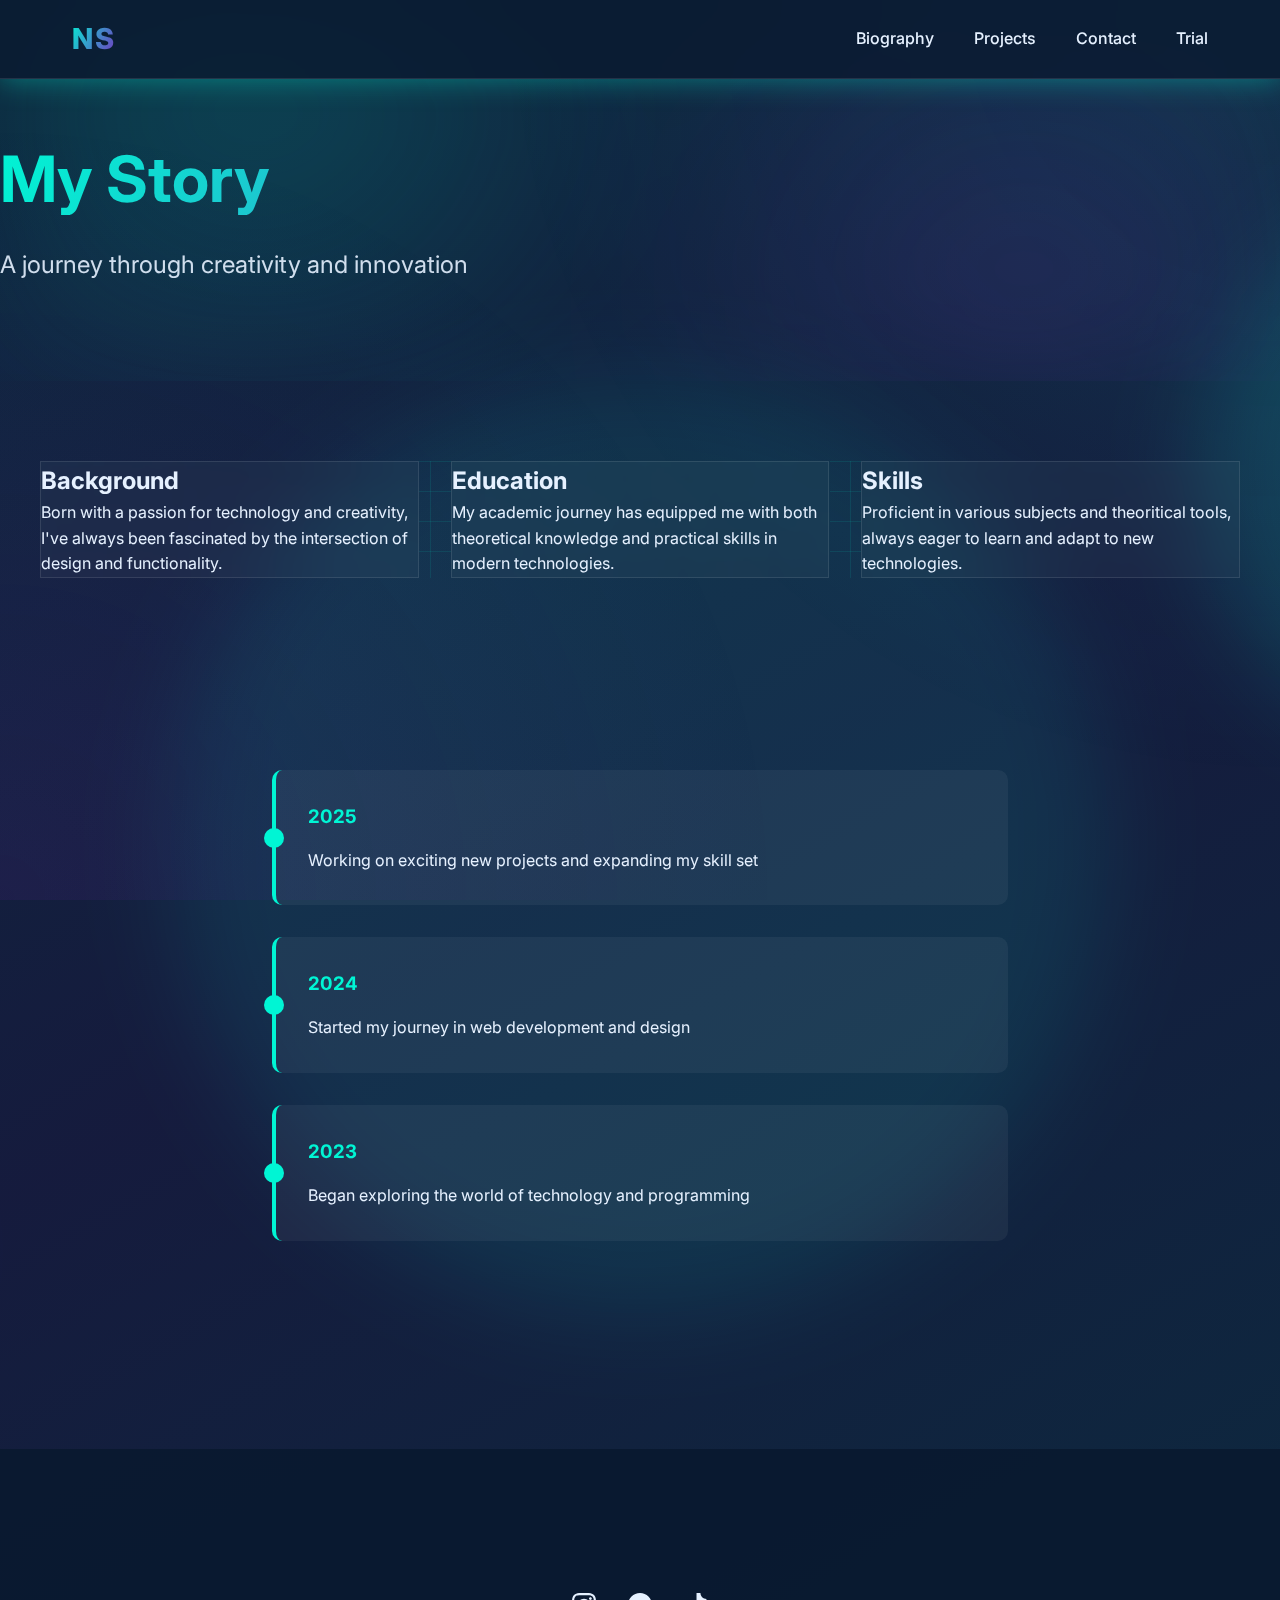
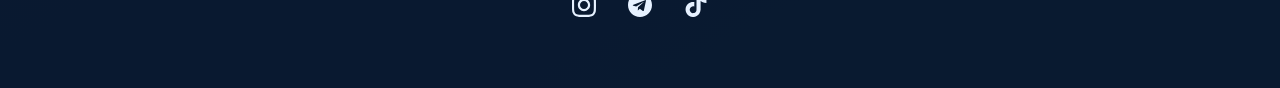
==== bio/biography.html @ 74ea68ac "first commit" ====
<!DOCTYPE html>
<html lang="en">
<head>
    <meta charset="UTF-8">
    <meta name="viewport" content="width=device-width, initial-scale=1.0">
    <title>Nebiyu Samuel - Biography</title>
    <link rel="stylesheet" href="../shared/styles.css">
    <link href="https://fonts.googleapis.com/css2?family=Inter:wght@400;500;600;700&display=swap" rel="stylesheet">
</head>
<body>
    <nav class="nav-container">
        <div class="nav">
            <a href="../home/home.html" class="nav-logo">NS</a>
            <ul class="nav-links">
                <li><a href="biography.html" class="nav-link">Biography</a></li>
                <li><a href="../pro/projects.html" class="nav-link">Projects</a></li>
                <li><a href="../contact/contact.html" class="nav-link">Contact</a></li>
                <li><a href="../trial/trial.html" class="nav-link">Trial</a></li>
            </ul>
        </div>
    </nav>

    <main>
        <section class="hero">
            <div class="hero-content">
                <h1 class="hero-title">My Story</h1>
                <p class="hero-subtitle">A journey through creativity and innovation</p>
            </div>
        </section>

        <section class="section container">
            <div class="grid">
                <div class="card">
                    <h2>Background</h2>
                    <p>Born with a passion for technology and creativity, I've always been fascinated by the intersection of design and functionality.</p>
                </div>
                <div class="card">
                    <h2>Education</h2>
                    <p>My academic journey has equipped me with both theoretical knowledge and practical skills in modern technologies.</p>
                </div>
                <div class="card">
                    <h2>Skills</h2>
                    <p>Proficient in various subjects and theoritical tools, always eager to learn and adapt to new technologies.</p>
                </div>
            </div>
        </section>

        <section class="section container">
            <div class="timeline">
                <div class="timeline-item">
                    <h3>2025</h3>
                    <p>Working on exciting new projects and expanding my skill set</p>
                </div>
                <div class="timeline-item">
                    <h3>2024</h3>
                    <p>Started my journey in web development and design</p>
                </div>
                <div class="timeline-item">
                    <h3>2023</h3>
                    <p>Began exploring the world of technology and programming</p>
                </div>
            </div>
        </section>
    </main>

    <footer class="footer">
        <div class="container">
            <div class="social-links">
                <a href="https://www.instagram.com" target="_blank" class="social-link">
                    <img src="../shared/assets/instagram.svg" alt="Instagram">
                </a>
                <a href="https://www.telegram.com" target="_blank" class="social-link">
                    <img src="../shared/assets/telegram.svg" alt="Telegram">
                </a>
                <a href="https://www.tiktok.com" target="_blank" class="social-link">
                    <img src="../shared/assets/tiktok.svg" alt="TikTok">
                </a>
            </div>
        </div>
    </footer>
</body>
</html>
---- shared/styles.css ----
:root {
  --primary: #00f5d4;
  --secondary: #7b2cbf;
  --background: #0a192f;
  --text: #e6f1ff;
  --hover: #64ffda;
  --nav-bg: rgba(10, 25, 47, 0.8);
  --nav-blur: 12px;
  --nav-border: rgba(255, 255, 255, 0.1);
  --nav-glow: 0 0 20px rgba(0, 245, 212, 0.3);
}

* {
  margin: 0;
  padding: 0;
  box-sizing: border-box;
  font-family: 'Inter', sans-serif;
}

body {
  background-color: var(--background);
  color: var(--text);
  line-height: 1.6;
  background-image: url('../shared/assets/hero-bg.svg'), url('../shared/assets/grid-overlay.svg');
  background-size: cover, 100px 100px;
  background-position: center center, center center;
  background-repeat: no-repeat, repeat;
  min-height: 100vh;
  position: relative;
}

body::before {
  content: '';
  position: fixed;
  top: 0;
  left: 0;
  width: 100%;
  height: 100%;
  background: radial-gradient(circle at top right, rgba(0, 245, 212, 0.1), transparent 50%),
              radial-gradient(circle at bottom left, rgba(123, 44, 191, 0.1), transparent 50%);
  pointer-events: none;
  z-index: -1;
}

/* Ultra-modern Navigation Styles */
.nav-container {
  position: fixed;
  top: 0;
  width: 100%;
  background: var(--nav-bg);
  backdrop-filter: blur(var(--nav-blur));
  -webkit-backdrop-filter: blur(var(--nav-blur));
  border-bottom: 1px solid var(--nav-border);
  box-shadow: var(--nav-glow);
  z-index: 1000;
  transition: all 0.3s cubic-bezier(0.4, 0, 0.2, 1);
}

.nav-container:hover {
  --nav-blur: 15px;
  --nav-glow: 0 0 30px rgba(0, 245, 212, 0.4);
}

.nav {
  max-width: 1200px;
  margin: 0 auto;
  display: flex;
  justify-content: space-between;
  align-items: center;
  padding: 1rem 2rem;
}

.nav-logo {
  font-size: 1.8rem;
  font-weight: 800;
  color: var(--primary);
  text-decoration: none;
  position: relative;
  text-transform: uppercase;
  letter-spacing: 2px;
  background: linear-gradient(120deg, var(--primary), var(--secondary));
  -webkit-background-clip: text;
  -webkit-text-fill-color: transparent;
  transition: all 0.3s ease;
}

.nav-logo::after {
  content: '';
  position: absolute;
  width: 100%;
  height: 100%;
  left: 0;
  top: 0;
  border-radius: 4px;
  background: radial-gradient(circle at center, var(--primary) 0%, transparent 70%);
  opacity: 0;
  transition: opacity 0.3s ease;
  z-index: -1;
}

.nav-logo:hover::after {
  opacity: 0.2;
}

.nav-links {
  display: flex;
  gap: 2.5rem;
  list-style: none;
}

.nav-link {
  color: var(--text);
  text-decoration: none;
  font-weight: 500;
  font-size: 1rem;
  padding: 0.5rem 0;
  position: relative;
  transition: all 0.3s ease;
}

.nav-link::before {
  content: '';
  position: absolute;
  bottom: 0;
  left: 0;
  width: 0;
  height: 2px;
  background: linear-gradient(90deg, var(--primary), var(--secondary));
  transition: width 0.3s ease;
}

.nav-link::after {
  content: '';
  position: absolute;
  width: 100%;
  height: 100%;
  background: radial-gradient(circle at center, var(--primary) 0%, transparent 70%);
  opacity: 0;
  left: 0;
  top: 0;
  transition: opacity 0.3s ease;
  z-index: -1;
}

.nav-link:hover {
  color: var(--primary);
  text-shadow: 0 0 8px rgba(0, 245, 212, 0.5);
}

.nav-link:hover::before {
  width: 100%;
}

.nav-link:hover::after {
  opacity: 0.1;
}

/* Add a cool hover effect for the entire nav */
@keyframes navGlow {
  0% {
    box-shadow: 0 0 20px rgba(0, 245, 212, 0.3);
  }
  50% {
    box-shadow: 0 0 30px rgba(123, 44, 191, 0.3);
  }
  100% {
    box-shadow: 0 0 20px rgba(0, 245, 212, 0.3);
  }
}

.nav-container:hover {
  animation: navGlow 2s infinite;
}

/* Active link indicator */
.nav-link.active {
  color: var(--primary);
  position: relative;
}

.nav-link.active::before {
  width: 100%;
}

/* Responsive navigation */
@media (max-width: 768px) {
  .nav-links {
    gap: 1.5rem;
  }
  
  .nav-link {
    font-size: 0.9rem;
  }
}

.container {
  max-width: 1200px;
  margin: 0 auto;
  padding: 6rem 2rem 2rem 2rem;
}

.hero {
  position: relative;
  overflow: hidden;
  padding: 8rem 0 4rem;
}

.hero::before {
  content: '';
  position: absolute;
  top: 0;
  left: 0;
  width: 100%;
  height: 100%;
  background: 
    radial-gradient(circle at 20% 20%, rgba(0, 245, 212, 0.15) 0%, transparent 40%),
    radial-gradient(circle at 80% 80%, rgba(123, 44, 191, 0.15) 0%, transparent 40%);
  filter: blur(60px);
  z-index: -1;
}

.hero-content {
  position: relative;
  z-index: 1;
}

.hero-title {
  font-size: 4rem;
  margin-bottom: 1rem;
  background: linear-gradient(120deg, var(--primary), var(--secondary));
  -webkit-background-clip: text;
  -webkit-text-fill-color: transparent;
  animation: titleGlow 3s ease-in-out infinite;
}

@keyframes titleGlow {
  0%, 100% {
    text-shadow: 0 0 20px rgba(0, 245, 212, 0.5);
  }
  50% {
    text-shadow: 0 0 40px rgba(123, 44, 191, 0.5);
  }
}

.hero-subtitle {
  font-size: 1.5rem;
  margin-bottom: 2rem;
  opacity: 0.9;
}

.btn {
  position: relative;
  overflow: hidden;
  background: transparent;
  border: 2px solid var(--primary);
  color: var(--primary);
  padding: 1rem 2rem;
  border-radius: 5px;
  text-decoration: none;
  font-weight: 500;
  transition: all 0.3s ease;
  z-index: 1;
}

.btn::before {
  content: '';
  position: absolute;
  top: 0;
  left: -100%;
  width: 100%;
  height: 100%;
  background: linear-gradient(90deg, 
    transparent, 
    rgba(0, 245, 212, 0.2), 
    transparent);
  transition: left 0.5s ease;
  z-index: -1;
}

.btn:hover {
  color: var(--text);
  border-color: var(--secondary);
  box-shadow: 0 0 20px rgba(0, 245, 212, 0.3);
}

.btn:hover::before {
  left: 100%;
}

.section {
  padding: 5rem 0;
}

.grid {
  position: relative;
  display: grid;
  grid-template-columns: repeat(auto-fit, minmax(300px, 1fr));
  gap: 2rem;
}

.grid::before {
  content: '';
  position: absolute;
  top: 0;
  left: 0;
  width: 100%;
  height: 100%;
  background-image: 
    linear-gradient(rgba(0, 245, 212, 0.1) 1px, transparent 1px),
    linear-gradient(90deg, rgba(0, 245, 212, 0.1) 1px, transparent 1px);
  background-size: 30px 30px;
  z-index: -1;
}

.card {
  position: relative;
  overflow: hidden;
  background: rgba(255, 255, 255, 0.03);
  backdrop-filter: blur(10px);
  border: 1px solid rgba(255, 255, 255, 0.1);
  transition: all 0.3s ease;
}

.card::before {
  content: '';
  position: absolute;
  top: 0;
  left: 0;
  width: 100%;
  height: 100%;
  background: linear-gradient(45deg, 
    rgba(0, 245, 212, 0.1), 
    rgba(123, 44, 191, 0.1));
  opacity: 0;
  transition: opacity 0.3s ease;
}

.card:hover {
  transform: translateY(-10px);
  box-shadow: 0 10px 30px rgba(0, 245, 212, 0.2);
}

.card:hover::before {
  opacity: 1;
}

.footer {
  background: rgba(10, 25, 47, 0.95);
  padding: 2rem 0;
  margin-top: 4rem;
}

.social-links {
  display: flex;
  justify-content: center;
  gap: 2rem;
  margin-top: 1rem;
}

.social-link img {
  width: 24px;
  height: 24px;
  transition: transform 0.3s ease;
}

.social-link:hover img {
  transform: translateY(-3px);
}

.timeline {
  max-width: 800px;
  margin: 0 auto;
  padding: 2rem;
}

.timeline-item {
  position: relative;
  padding: 2rem;
  margin-bottom: 2rem;
  background: rgba(255, 255, 255, 0.05);
  border-radius: 10px;
  border-left: 4px solid var(--primary);
  transition: transform 0.3s ease;
}

.timeline-item:hover {
  transform: translateX(10px);
}

.timeline-item h3 {
  color: var(--primary);
  margin-bottom: 1rem;
}

.timeline-item::before {
  content: '';
  position: absolute;
  left: -12px;
  top: 50%;
  width: 20px;
  height: 20px;
  background: var(--primary);
  border-radius: 50%;
  transform: translateY(-50%);
}

.contact-form {
  max-width: 600px;
  margin: 0 auto;
  padding: 2rem;
  background: rgba(255, 255, 255, 0.05);
  border-radius: 10px;
}

.form-group {
  margin-bottom: 1.5rem;
}

.form-group label {
  display: block;
  margin-bottom: 0.5rem;
  color: var(--text);
  font-weight: 500;
}

.form-group input,
.form-group textarea {
  width: 100%;
  padding: 0.75rem;
  background: rgba(255, 255, 255, 0.1);
  border: 2px solid rgba(255, 255, 255, 0.1);
  border-radius: 5px;
  color: var(--text);
  font-family: 'Inter', sans-serif;
  transition: all 0.3s ease;
}

.form-group input:focus,
.form-group textarea:focus {
  outline: none;
  border-color: var(--primary);
  background: rgba(255, 255, 255, 0.15);
}

.form-group textarea {
  resize: vertical;
  min-height: 100px;
}

.projects-grid {
  display: grid;
  grid-template-columns: repeat(auto-fit, minmax(300px, 1fr));
  gap: 2rem;
  padding: 2rem;
}

.project-card {
  background: rgba(255, 255, 255, 0.05);
  border-radius: 10px;
  overflow: hidden;
  transition: transform 0.3s ease;
}

.project-card:hover {
  transform: translateY(-10px);
}

.project-image {
  width: 100%;
  height: 200px;
  overflow: hidden;
}

.project-image img {
  width: 100%;
  height: 100%;
  object-fit: cover;
  transition: transform 0.3s ease;
}

.project-card:hover .project-image img {
  transform: scale(1.1);
}

.project-content {
  padding: 1.5rem;
}

.project-content h3 {
  color: var(--primary);
  margin-bottom: 1rem;
}

.project-content p {
  margin-bottom: 1.5rem;
  opacity: 0.9;
}

.project-tags {
  display: flex;
  flex-wrap: wrap;
  gap: 0.5rem;
  margin-bottom: 1.5rem;
}

.tag {
  background: rgba(0, 245, 212, 0.1);
  color: var(--primary);
  padding: 0.25rem 0.75rem;
  border-radius: 20px;
  font-size: 0.875rem;
}

.pricing-grid {
  max-width: 400px;
  margin: 0 auto;
  padding: 2rem;
}

.pricing-card {
  background: rgba(255, 255, 255, 0.05);
  border-radius: 10px;
  padding: 2rem;
  text-align: center;
  transition: transform 0.3s ease;
  border: 2px solid transparent;
}

.pricing-card.featured {
  border-color: var(--primary);
  background: linear-gradient(145deg, rgba(0, 245, 212, 0.1), rgba(123, 44, 191, 0.1));
}

.pricing-card:hover {
  transform: translateY(-10px);
}

.pricing-header {
  margin-bottom: 2rem;
}

.pricing-header h2 {
  color: var(--primary);
  margin-bottom: 1rem;
}

.price {
  font-size: 2.5rem;
  font-weight: bold;
  color: var(--text);
}

.pricing-features {
  margin-bottom: 2rem;
}

.pricing-features ul {
  list-style: none;
  padding: 0;
}

.pricing-features li {
  padding: 0.5rem 0;
  border-bottom: 1px solid rgba(255, 255, 255, 0.1);
}

.pricing-features li:last-child {
  border-bottom: none;
}

@media (max-width: 768px) {
  .nav-links {
    display: none;
  }
  
  .hero-title {
    font-size: 3rem;
  }
  
  .hero-subtitle {
    font-size: 1.2rem;
  }
}
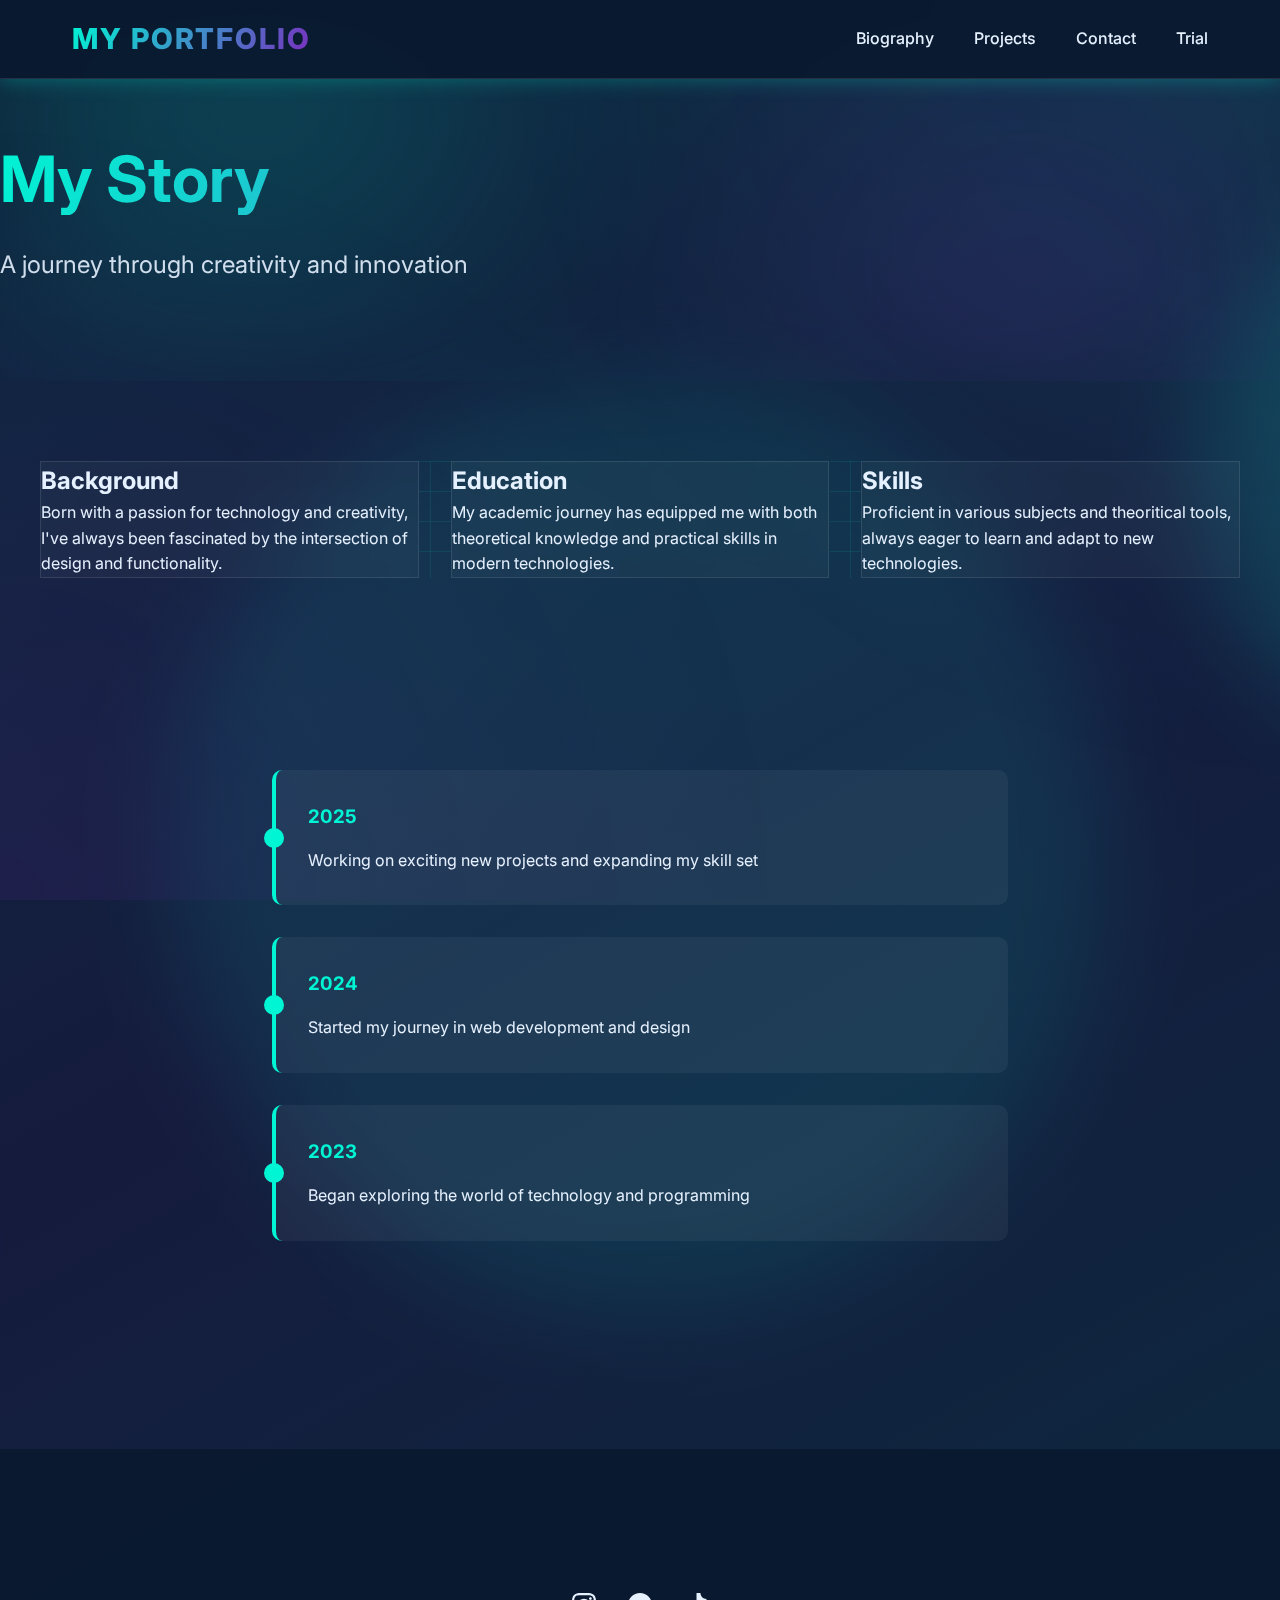
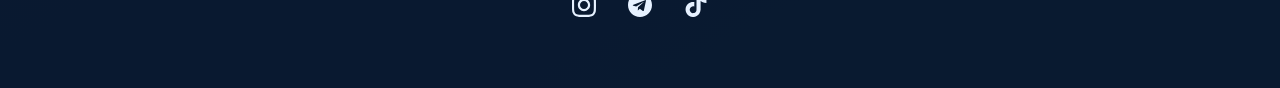
==== commit a548ee5c: "task: update changes" ====
--- a/bio/biography.html
+++ b/bio/biography.html
@@ -10,7 +10,7 @@
 <body>
     <nav class="nav-container">
         <div class="nav">
-            <a href="../home/home.html" class="nav-logo">NS</a>
+            <a  href="../index.html" class="nav-logo">MY PORTFOLIO</a>
             <ul class="nav-links">
                 <li><a href="biography.html" class="nav-link">Biography</a></li>
                 <li><a href="../pro/projects.html" class="nav-link">Projects</a></li>
--- a/shared/styles.css
+++ b/shared/styles.css
@@ -4,7 +4,7 @@
   --background: #0a192f;
   --text: #e6f1ff;
   --hover: #64ffda;
-  --nav-bg: rgba(10, 25, 47, 0.8);
+  --nav-bg: rgba(10, 25, 47, 0.95);
   --nav-blur: 12px;
   --nav-border: rgba(255, 255, 255, 0.1);
   --nav-glow: 0 0 20px rgba(0, 245, 212, 0.3);
@@ -56,11 +56,6 @@
   transition: all 0.3s cubic-bezier(0.4, 0, 0.2, 1);
 }
 
-.nav-container:hover {
-  --nav-blur: 15px;
-  --nav-glow: 0 0 30px rgba(0, 245, 212, 0.4);
-}
-
 .nav {
   max-width: 1200px;
   margin: 0 auto;
@@ -106,6 +101,8 @@
   display: flex;
   gap: 2.5rem;
   list-style: none;
+  margin: 0;
+  padding: 0;
 }
 
 .nav-link {
@@ -115,44 +112,112 @@
   font-size: 1rem;
   padding: 0.5rem 0;
   position: relative;
-  transition: all 0.3s ease;
-}
-
-.nav-link::before {
-  content: '';
-  position: absolute;
+  transition: color 0.3s ease;
+}
+
+.nav-link::after {
+  content: '';
+  position: absolute;
+  width: 0;
+  height: 2px;
   bottom: 0;
   left: 0;
-  width: 0;
+  background-color: var(--primary);
+  transition: width 0.3s ease;
+}
+
+.nav-link:hover {
+  color: var(--primary);
+}
+
+.nav-link:hover::after {
+  width: 100%;
+}
+
+/* Mobile Menu Button */
+.mobile-menu-btn {
+  display: none;
+  background: none;
+  border: none;
+  cursor: pointer;
+  padding: 0.5rem;
+  z-index: 1001;
+  position: relative;
+  width: 30px;
+  height: 30px;
+}
+
+.mobile-menu-btn span {
+  display: block;
+  width: 25px;
   height: 2px;
-  background: linear-gradient(90deg, var(--primary), var(--secondary));
-  transition: width 0.3s ease;
-}
-
-.nav-link::after {
-  content: '';
-  position: absolute;
-  width: 100%;
-  height: 100%;
-  background: radial-gradient(circle at center, var(--primary) 0%, transparent 70%);
-  opacity: 0;
-  left: 0;
-  top: 0;
-  transition: opacity 0.3s ease;
-  z-index: -1;
-}
-
-.nav-link:hover {
-  color: var(--primary);
-  text-shadow: 0 0 8px rgba(0, 245, 212, 0.5);
-}
-
-.nav-link:hover::before {
-  width: 100%;
-}
-
-.nav-link:hover::after {
-  opacity: 0.1;
+  background-color: var(--text);
+  margin: 5px 0;
+  transition: all 0.3s ease;
+  position: absolute;
+  left: 50%;
+  transform: translateX(-50%);
+}
+
+.mobile-menu-btn span:nth-child(1) { top: 25%; }
+.mobile-menu-btn span:nth-child(2) { top: 50%; }
+.mobile-menu-btn span:nth-child(3) { top: 75%; }
+
+/* Mobile Responsive Styles */
+@media screen and (max-width: 768px) {
+  .mobile-menu-btn {
+    display: block;
+  }
+
+  .nav-links {
+    position: fixed;
+    top: 0;
+    right: -100%;
+    height: 100vh;
+    width: 100%;
+    background: var(--nav-bg);
+    flex-direction: column;
+    justify-content: center;
+    align-items: center;
+    transition: right 0.3s ease;
+    backdrop-filter: blur(var(--nav-blur));
+    display: flex !important;
+    gap: 2rem;
+    padding-top: 4rem;
+  }
+
+  .nav-links.active {
+    right: 0;
+  }
+
+  .mobile-menu-btn.active span:nth-child(1) {
+    transform: rotate(45deg) translate(5px, 5px);
+  }
+
+  .mobile-menu-btn.active span:nth-child(2) {
+    opacity: 0;
+  }
+
+  .mobile-menu-btn.active span:nth-child(3) {
+    transform: rotate(-45deg) translate(7px, -7px);
+  }
+
+  .nav-link {
+    font-size: 1.2rem;
+    opacity: 0;
+    transform: translateY(20px);
+  }
+
+  .nav-links.active .nav-link {
+    opacity: 1;
+    transform: translateY(0);
+    transition: opacity 0.3s ease, transform 0.3s ease;
+  }
+
+  .nav-links.active .nav-link:nth-child(1) { transition-delay: 0.1s; }
+  .nav-links.active .nav-link:nth-child(2) { transition-delay: 0.2s; }
+  .nav-links.active .nav-link:nth-child(3) { transition-delay: 0.3s; }
+  .nav-links.active .nav-link:nth-child(4) { transition-delay: 0.4s; }
 }
 
 /* Add a cool hover effect for the entire nav */
@@ -178,7 +243,7 @@
   position: relative;
 }
 
-.nav-link.active::before {
+.nav-link.active::after {
   width: 100%;
 }
 
